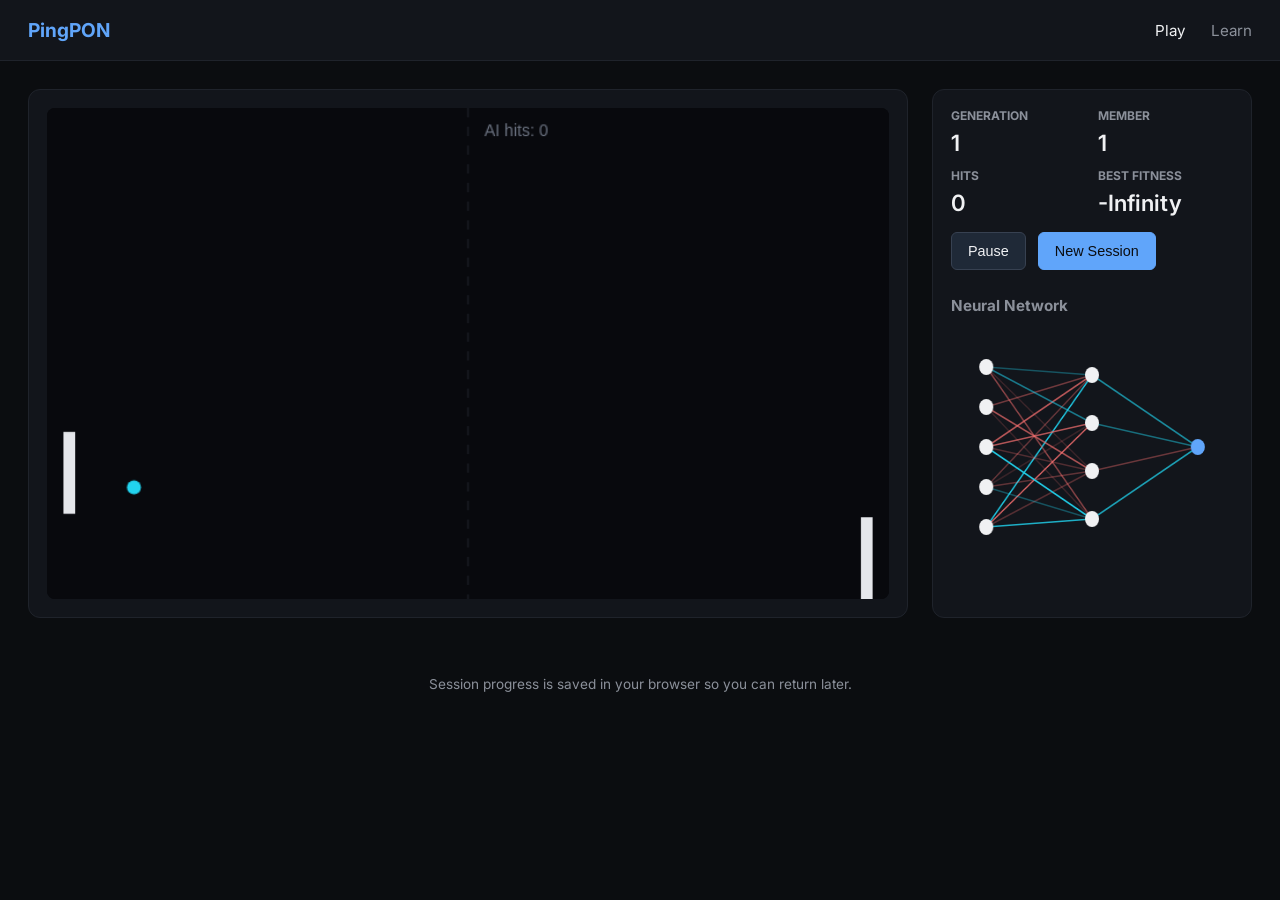
==== index.html @ 4cc1ca91 "interactive ai learning ping pong in the browser" ====
<!DOCTYPE html>
<html lang="en">
<head>
  <meta charset="UTF-8" />
  <meta name="viewport" content="width=device-width, initial-scale=1.0" />
  <title>PingPON - AI Learns Ping Pong</title>
  <meta name="description" content="Watch an AI learn to play ping pong in real time using a genetic algorithm and neural networks." />
  <link rel="preconnect" href="https://fonts.googleapis.com">
  <link href="https://fonts.googleapis.com/css2?family=Inter:wght@400;600;700&display=swap" rel="stylesheet">
  <link rel="stylesheet" href="style.css" />
</head>
<body>
  <nav>
    <div class="brand">PingPON</div>
    <div>
      <a href="index.html" class="active">Play</a>
      <a href="learn.html">Learn</a>
    </div>
  </nav>

  <main>
    <div>
      <div class="game-card">
        <canvas id="game" width="720" height="420"></canvas>
      </div>
    </div>

    <div class="panel">
      <div class="stats">
        <div class="stat">
          <h4>Generation</h4>
          <p id="gen">1</p>
        </div>
        <div class="stat">
          <h4>Member</h4>
          <p id="member">1</p>
        </div>
        <div class="stat">
          <h4>Hits</h4>
          <p id="hits">0</p>
        </div>
        <div class="stat">
          <h4>Best Fitness</h4>
          <p id="best">0</p>
        </div>
      </div>

      <button id="pause">Pause</button>
      <button id="new-session" class="accent">New Session</button>

      <div class="visualizer">
        <h3>Neural Network</h3>
        <canvas id="net-canvas"></canvas>
      </div>
    </div>
  </main>

  <footer>
    Session progress is saved in your browser so you can return later.
  </footer>

  <script src="app.js"></script>
</body>
</html>
---- style.css ----
:root {
  --bg: #0b0d10;
  --surface: #12151b;
  --text: #f0f1f3;
  --muted: #8b909a;
  --accent: #60a5fa;
  --accent-2: #22d3ee;
  --danger: #f87171;
}

* { box-sizing: border-box; }

body {
  margin: 0;
  background: var(--bg);
  color: var(--text);
  font-family: 'Inter', system-ui, -apple-system, BlinkMacSystemFont, sans-serif;
}

nav {
  display: flex;
  justify-content: space-between;
  align-items: center;
  padding: 18px 28px;
  background: var(--surface);
  border-bottom: 1px solid #1f232b;
}

nav .brand {
  font-weight: 700;
  font-size: 1.2rem;
  color: var(--accent);
}

nav a {
  color: var(--muted);
  text-decoration: none;
  margin-left: 22px;
  font-size: 0.95rem;
}

nav a:hover, nav a.active { color: var(--text); }

main {
  display: grid;
  grid-template-columns: 1fr 320px;
  gap: 24px;
  padding: 28px;
  max-width: 1300px;
  margin: 0 auto;
}

@media (max-width: 900px) {
  main { grid-template-columns: 1fr; }
}

.game-card, .panel {
  background: var(--surface);
  border: 1px solid #1f232b;
  border-radius: 12px;
  padding: 18px;
}

canvas {
  display: block;
  width: 100%;
  background: #08090d;
  border-radius: 8px;
}

.stats {
  display: grid;
  grid-template-columns: 1fr 1fr;
  gap: 12px;
  margin-bottom: 16px;
}

.stat h4 {
  margin: 0;
  font-size: 0.75rem;
  color: var(--muted);
  text-transform: uppercase;
}

.stat p {
  margin: 6px 0 0;
  font-size: 1.4rem;
  font-weight: 600;
}

button {
  background: #1f2937;
  color: var(--text);
  border: 1px solid #374151;
  padding: 10px 16px;
  border-radius: 6px;
  cursor: pointer;
  font-size: 0.9rem;
  margin-right: 8px;
  margin-bottom: 8px;
}

button:hover { background: #273142; }
button.accent { background: var(--accent); color: #0b0d10; border-color: var(--accent); }
button.accent:hover { filter: brightness(1.1); }

.visualizer {
  margin-top: 18px;
}

.visualizer h3 {
  margin: 0 0 12px;
  font-size: 0.95rem;
  color: var(--muted);
}

#net-canvas {
  background: transparent;
  height: 240px;
}

.learn {
  max-width: 760px;
  margin: 0 auto;
  padding: 40px 24px;
}

.learn h1 { color: var(--accent); }

footer {
  text-align: center;
  color: var(--muted);
  padding: 30px;
  font-size: 0.85rem;
}
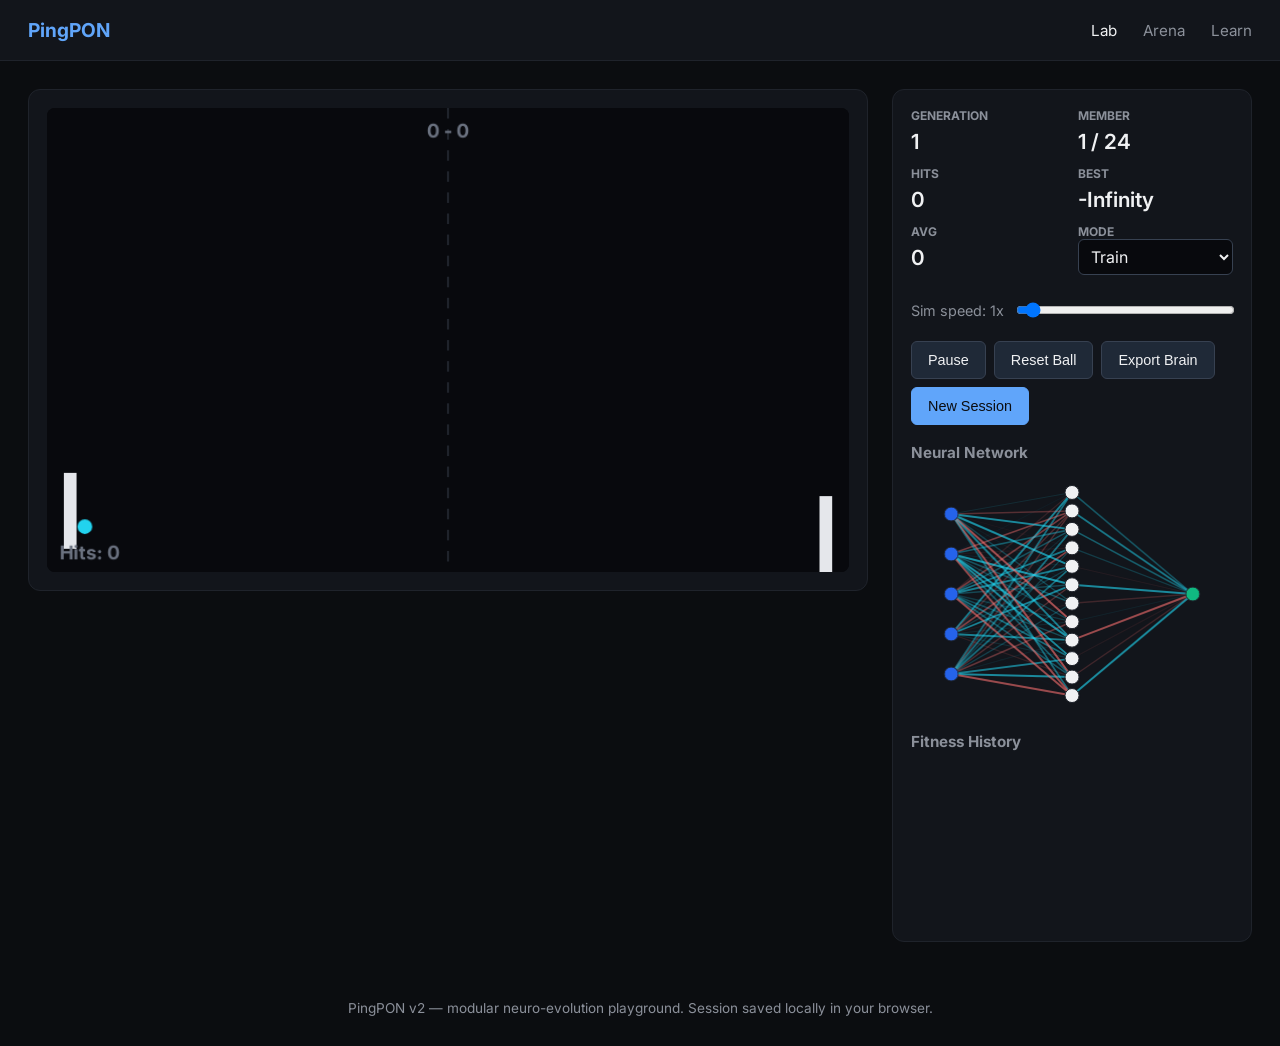
==== commit bcaaf9ac: "v2 core: modular neural net, physics engine, population, renderer, and training lab" ====
--- a/index.html
+++ b/index.html
@@ -3,8 +3,8 @@
 <head>
   <meta charset="UTF-8" />
   <meta name="viewport" content="width=device-width, initial-scale=1.0" />
-  <title>PingPON - AI Learns Ping Pong</title>
-  <meta name="description" content="Watch an AI learn to play ping pong in real time using a genetic algorithm and neural networks." />
+  <title>PingPON - Neuro-Evolution Lab</title>
+  <meta name="description" content="Train neural networks to play ping pong with genetic algorithms. Watch, play, and export AI players." />
   <link rel="preconnect" href="https://fonts.googleapis.com">
   <link href="https://fonts.googleapis.com/css2?family=Inter:wght@400;600;700&display=swap" rel="stylesheet">
   <link rel="stylesheet" href="style.css" />
@@ -13,7 +13,8 @@
   <nav>
     <div class="brand">PingPON</div>
     <div>
-      <a href="index.html" class="active">Play</a>
+      <a href="index.html" class="active">Lab</a>
+      <a href="arena.html">Arena</a>
       <a href="learn.html">Learn</a>
     </div>
   </nav>
@@ -21,44 +22,60 @@
   <main>
     <div>
       <div class="game-card">
-        <canvas id="game" width="720" height="420"></canvas>
+        <canvas id="game" width="760" height="440"></canvas>
       </div>
     </div>
 
     <div class="panel">
       <div class="stats">
-        <div class="stat">
-          <h4>Generation</h4>
-          <p id="gen">1</p>
-        </div>
-        <div class="stat">
-          <h4>Member</h4>
-          <p id="member">1</p>
-        </div>
-        <div class="stat">
-          <h4>Hits</h4>
-          <p id="hits">0</p>
-        </div>
-        <div class="stat">
-          <h4>Best Fitness</h4>
-          <p id="best">0</p>
+        <div class="stat"><h4>Generation</h4><p id="gen">1</p></div>
+        <div class="stat"><h4>Member</h4><p id="member">1 / 24</p></div>
+        <div class="stat"><h4>Hits</h4><p id="hits">0</p></div>
+        <div class="stat"><h4>Best</h4><p id="best">0</p></div>
+        <div class="stat"><h4>Avg</h4><p id="avg">0</p></div>
+        <div class="stat"><h4>Mode</h4>
+          <select id="mode">
+            <option value="train">Train</option>
+            <option value="best">Watch Best</option>
+            <option value="ai-vs-ai">AI vs AI</option>
+          </select>
         </div>
       </div>
 
-      <button id="pause">Pause</button>
-      <button id="new-session" class="accent">New Session</button>
+      <div class="controls">
+        <label for="speed">Sim speed: <span id="speedVal">1</span>x</label>
+        <input id="speed" type="range" min="1" max="32" value="1" />
+      </div>
+
+      <div class="actions">
+        <button id="pause">Pause</button>
+        <button id="reset">Reset Ball</button>
+        <button id="save-brain">Export Brain</button>
+        <button id="new-session" class="accent">New Session</button>
+      </div>
 
       <div class="visualizer">
         <h3>Neural Network</h3>
         <canvas id="net-canvas"></canvas>
       </div>
+
+      <div class="visualizer">
+        <h3>Fitness History</h3>
+        <canvas id="graph-canvas"></canvas>
+      </div>
     </div>
   </main>
 
   <footer>
-    Session progress is saved in your browser so you can return later.
+    PingPON v2 — modular neuro-evolution playground. Session saved locally in your browser.
   </footer>
 
+  <script src="src/NeuralNet.js"></script>
+  <script src="src/Game.js"></script>
+  <script src="src/Population.js"></script>
+  <script src="src/Renderer.js"></script>
+  <script src="src/Storage.js"></script>
+  <script src="src/UI.js"></script>
   <script src="app.js"></script>
 </body>
 </html>
--- a/style.css
+++ b/style.css
@@ -6,6 +6,7 @@
   --accent: #60a5fa;
   --accent-2: #22d3ee;
   --danger: #f87171;
+  --border: #1f232b;
 }
 
 * { box-sizing: border-box; }
@@ -23,7 +24,7 @@
   align-items: center;
   padding: 18px 28px;
   background: var(--surface);
-  border-bottom: 1px solid #1f232b;
+  border-bottom: 1px solid var(--border);
 }
 
 nav .brand {
@@ -43,20 +44,20 @@
 
 main {
   display: grid;
-  grid-template-columns: 1fr 320px;
+  grid-template-columns: 1fr 360px;
   gap: 24px;
   padding: 28px;
-  max-width: 1300px;
+  max-width: 1400px;
   margin: 0 auto;
 }
 
-@media (max-width: 900px) {
+@media (max-width: 960px) {
   main { grid-template-columns: 1fr; }
 }
 
 .game-card, .panel {
   background: var(--surface);
-  border: 1px solid #1f232b;
+  border: 1px solid var(--border);
   border-radius: 12px;
   padding: 18px;
 }
@@ -72,7 +73,7 @@
   display: grid;
   grid-template-columns: 1fr 1fr;
   gap: 12px;
-  margin-bottom: 16px;
+  margin-bottom: 18px;
 }
 
 .stat h4 {
@@ -84,8 +85,38 @@
 
 .stat p {
   margin: 6px 0 0;
-  font-size: 1.4rem;
+  font-size: 1.3rem;
   font-weight: 600;
+}
+
+select, input[type="range"] {
+  width: 100%;
+  background: #08090d;
+  color: var(--text);
+  border: 1px solid #374151;
+  border-radius: 6px;
+  padding: 6px 8px;
+  font: inherit;
+}
+
+.controls {
+  display: grid;
+  grid-template-columns: auto 1fr;
+  align-items: center;
+  gap: 10px;
+  margin-bottom: 14px;
+}
+
+.controls label {
+  color: var(--muted);
+  font-size: 0.9rem;
+}
+
+.actions {
+  display: flex;
+  flex-wrap: wrap;
+  gap: 8px;
+  margin-bottom: 16px;
 }
 
 button {
@@ -96,8 +127,6 @@
   border-radius: 6px;
   cursor: pointer;
   font-size: 0.9rem;
-  margin-right: 8px;
-  margin-bottom: 8px;
 }
 
 button:hover { background: #273142; }
@@ -119,13 +148,18 @@
   height: 240px;
 }
 
-.learn {
+#graph-canvas {
+  background: transparent;
+  height: 160px;
+}
+
+.learn, .arena-help {
   max-width: 760px;
   margin: 0 auto;
   padding: 40px 24px;
 }
 
-.learn h1 { color: var(--accent); }
+.learn h1, .arena-help h1 { color: var(--accent); }
 
 footer {
   text-align: center;
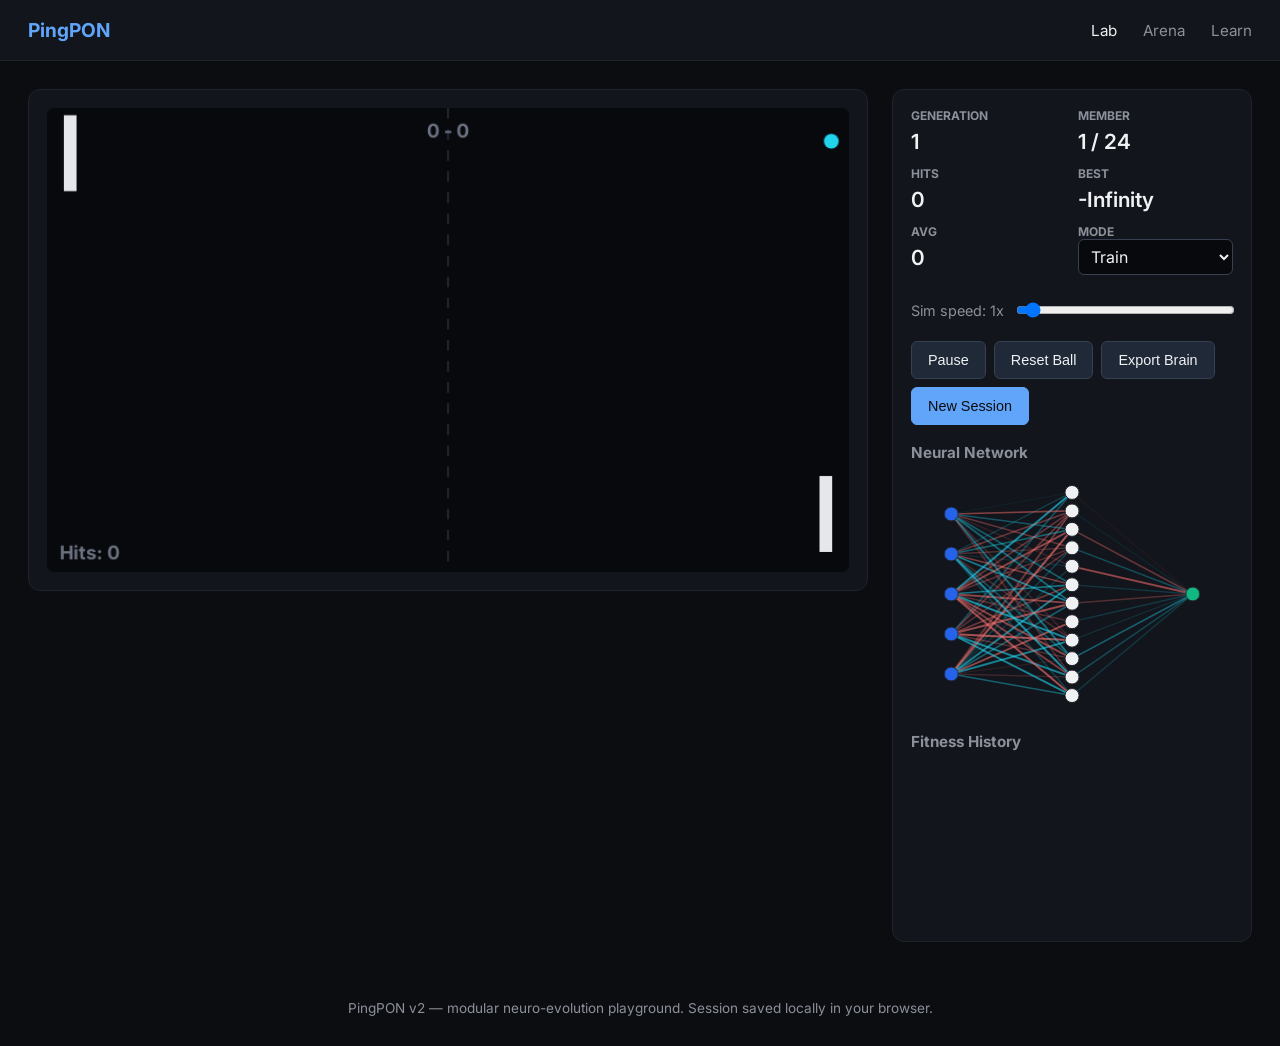
==== commit a31703a2: "fix: cache-bust scripts after Game.js const bugfix" ====
--- a/index.html
+++ b/index.html
@@ -70,12 +70,12 @@
     PingPON v2 — modular neuro-evolution playground. Session saved locally in your browser.
   </footer>
 
-  <script src="src/NeuralNet.js"></script>
-  <script src="src/Game.js"></script>
-  <script src="src/Population.js"></script>
-  <script src="src/Renderer.js"></script>
-  <script src="src/Storage.js"></script>
-  <script src="src/UI.js"></script>
-  <script src="app.js"></script>
+  <script src="src/NeuralNet.js?v=2"></script>
+  <script src="src/Game.js?v=2"></script>
+  <script src="src/Population.js?v=2"></script>
+  <script src="src/Renderer.js?v=2"></script>
+  <script src="src/Storage.js?v=2"></script>
+  <script src="src/UI.js?v=2"></script>
+  <script src="app.js?v=2"></script>
 </body>
 </html>
